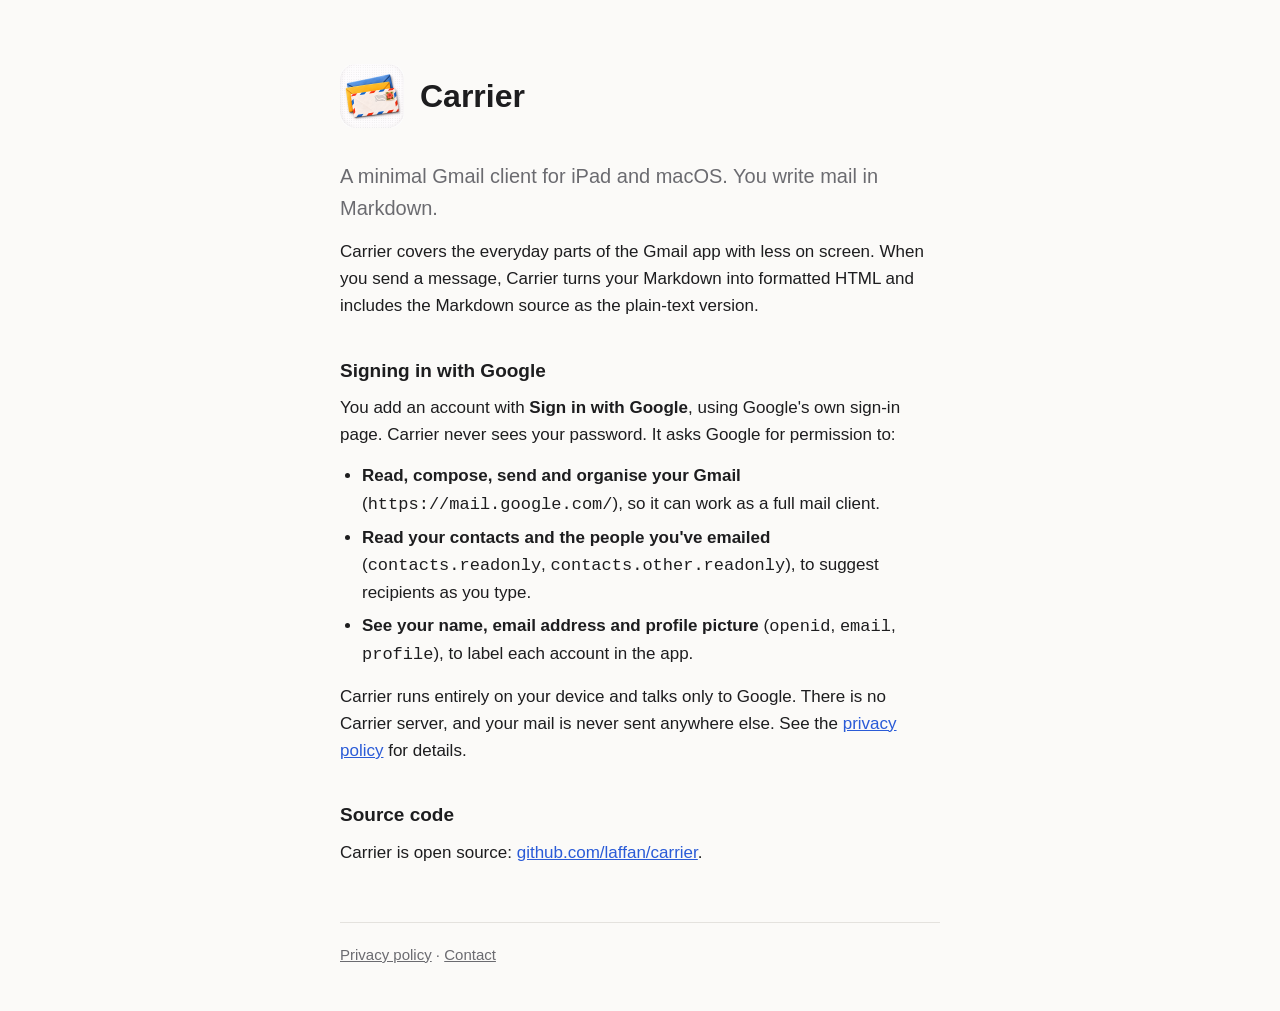
==== docs/index.html @ ced1cd06 "Add GitHub Pages homepage and privacy policy for Google OAuth branding Co-Authored-By: Claude Opus 5" ====
<!doctype html>
<html lang="en">
<head>
  <meta charset="utf-8">
  <meta name="viewport" content="width=device-width, initial-scale=1">
  <title>Carrier</title>
  <meta name="description" content="Carrier is a minimal Gmail client for iPad and macOS where you write mail in Markdown.">
  <link rel="icon" href="icon.png">
  <link rel="stylesheet" href="style.css">
</head>
<body>
<main>
  <header>
    <img src="icon.png" alt="">
    <h1>Carrier</h1>
  </header>

  <p class="lede">A minimal Gmail client for iPad and macOS. You write mail in Markdown.</p>

  <p>Carrier covers the everyday parts of the Gmail app with less on screen. When you send a message, Carrier turns your Markdown into formatted HTML and includes the Markdown source as the plain-text version.</p>

  <h2>Signing in with Google</h2>
  <p>You add an account with <strong>Sign in with Google</strong>, using Google's own sign-in page. Carrier never sees your password. It asks Google for permission to:</p>
  <ul>
    <li><strong>Read, compose, send and organise your Gmail</strong> (<code>https://mail.google.com/</code>), so it can work as a full mail client.</li>
    <li><strong>Read your contacts and the people you've emailed</strong> (<code>contacts.readonly</code>, <code>contacts.other.readonly</code>), to suggest recipients as you type.</li>
    <li><strong>See your name, email address and profile picture</strong> (<code>openid</code>, <code>email</code>, <code>profile</code>), to label each account in the app.</li>
  </ul>
  <p>Carrier runs entirely on your device and talks only to Google. There is no Carrier server, and your mail is never sent anywhere else. See the <a href="privacy.html">privacy policy</a> for details.</p>

  <h2>Source code</h2>
  <p>Carrier is open source: <a href="https://github.com/laffan/carrier">github.com/laffan/carrier</a>.</p>

  <footer>
    <a href="privacy.html">Privacy policy</a> ·
    <a href="https://github.com/laffan/carrier/issues">Contact</a>
  </footer>
</main>
</body>
</html>
---- docs/style.css ----
:root {
  --bg: #fbfaf8;
  --text: #1d1d1f;
  --muted: #6b6b70;
  --rule: #e4e2de;
  --link: #2a5bd7;
}
@media (prefers-color-scheme: dark) {
  :root {
    --bg: #161618;
    --text: #ececee;
    --muted: #9a9aa0;
    --rule: #2c2c30;
    --link: #8ab0ff;
  }
}
* { box-sizing: border-box; }
body {
  margin: 0;
  background: var(--bg);
  color: var(--text);
  font: 17px/1.6 -apple-system, BlinkMacSystemFont, "Segoe UI", Helvetica, Arial, sans-serif;
}
main {
  max-width: 640px;
  margin: 0 auto;
  padding: 64px 20px 48px;
}
header { display: flex; align-items: center; gap: 16px; margin-bottom: 32px; }
header img { width: 64px; height: 64px; border-radius: 14px; }
header a { color: inherit; text-decoration: none; }
h1 { font-size: 32px; line-height: 1.2; margin: 0; }
h2 { font-size: 19px; margin: 36px 0 8px; }
p, ul { margin: 0 0 14px; }
ul { padding-left: 22px; }
li { margin-bottom: 6px; }
a { color: var(--link); }
.lede { font-size: 20px; color: var(--muted); }
.updated { color: var(--muted); font-size: 15px; }
footer {
  margin-top: 56px;
  padding-top: 20px;
  border-top: 1px solid var(--rule);
  color: var(--muted);
  font-size: 15px;
}
footer a { color: var(--muted); }
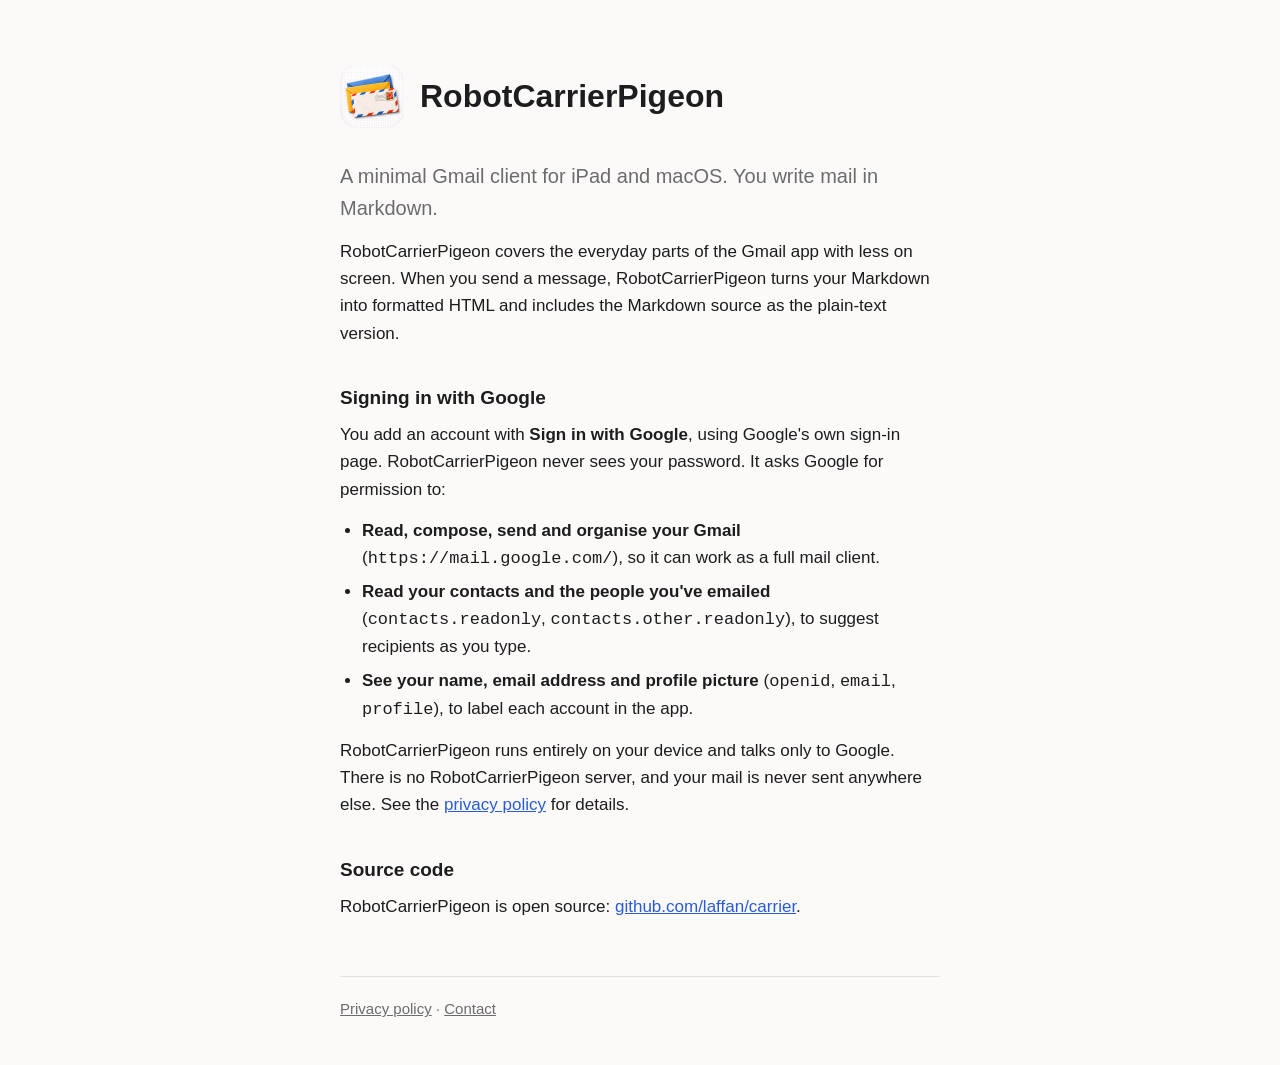
==== commit 8ad53c2a: "Rename app to RobotCarrierPigeon on the GitHub Pages site Co-Authored-By: Claude Opus 5.5 <noreply@a" ====
--- a/docs/index.html
+++ b/docs/index.html
@@ -3,8 +3,8 @@
 <head>
   <meta charset="utf-8">
   <meta name="viewport" content="width=device-width, initial-scale=1">
-  <title>Carrier</title>
-  <meta name="description" content="Carrier is a minimal Gmail client for iPad and macOS where you write mail in Markdown.">
+  <title>RobotCarrierPigeon</title>
+  <meta name="description" content="RobotCarrierPigeon is a minimal Gmail client for iPad and macOS where you write mail in Markdown.">
   <link rel="icon" href="icon.png">
   <link rel="stylesheet" href="style.css">
 </head>
@@ -12,24 +12,24 @@
 <main>
   <header>
     <img src="icon.png" alt="">
-    <h1>Carrier</h1>
+    <h1>RobotCarrierPigeon</h1>
   </header>
 
   <p class="lede">A minimal Gmail client for iPad and macOS. You write mail in Markdown.</p>
 
-  <p>Carrier covers the everyday parts of the Gmail app with less on screen. When you send a message, Carrier turns your Markdown into formatted HTML and includes the Markdown source as the plain-text version.</p>
+  <p>RobotCarrierPigeon covers the everyday parts of the Gmail app with less on screen. When you send a message, RobotCarrierPigeon turns your Markdown into formatted HTML and includes the Markdown source as the plain-text version.</p>
 
   <h2>Signing in with Google</h2>
-  <p>You add an account with <strong>Sign in with Google</strong>, using Google's own sign-in page. Carrier never sees your password. It asks Google for permission to:</p>
+  <p>You add an account with <strong>Sign in with Google</strong>, using Google's own sign-in page. RobotCarrierPigeon never sees your password. It asks Google for permission to:</p>
   <ul>
     <li><strong>Read, compose, send and organise your Gmail</strong> (<code>https://mail.google.com/</code>), so it can work as a full mail client.</li>
     <li><strong>Read your contacts and the people you've emailed</strong> (<code>contacts.readonly</code>, <code>contacts.other.readonly</code>), to suggest recipients as you type.</li>
     <li><strong>See your name, email address and profile picture</strong> (<code>openid</code>, <code>email</code>, <code>profile</code>), to label each account in the app.</li>
   </ul>
-  <p>Carrier runs entirely on your device and talks only to Google. There is no Carrier server, and your mail is never sent anywhere else. See the <a href="privacy.html">privacy policy</a> for details.</p>
+  <p>RobotCarrierPigeon runs entirely on your device and talks only to Google. There is no RobotCarrierPigeon server, and your mail is never sent anywhere else. See the <a href="privacy.html">privacy policy</a> for details.</p>
 
   <h2>Source code</h2>
-  <p>Carrier is open source: <a href="https://github.com/laffan/carrier">github.com/laffan/carrier</a>.</p>
+  <p>RobotCarrierPigeon is open source: <a href="https://github.com/laffan/carrier">github.com/laffan/carrier</a>.</p>
 
   <footer>
     <a href="privacy.html">Privacy policy</a> ·
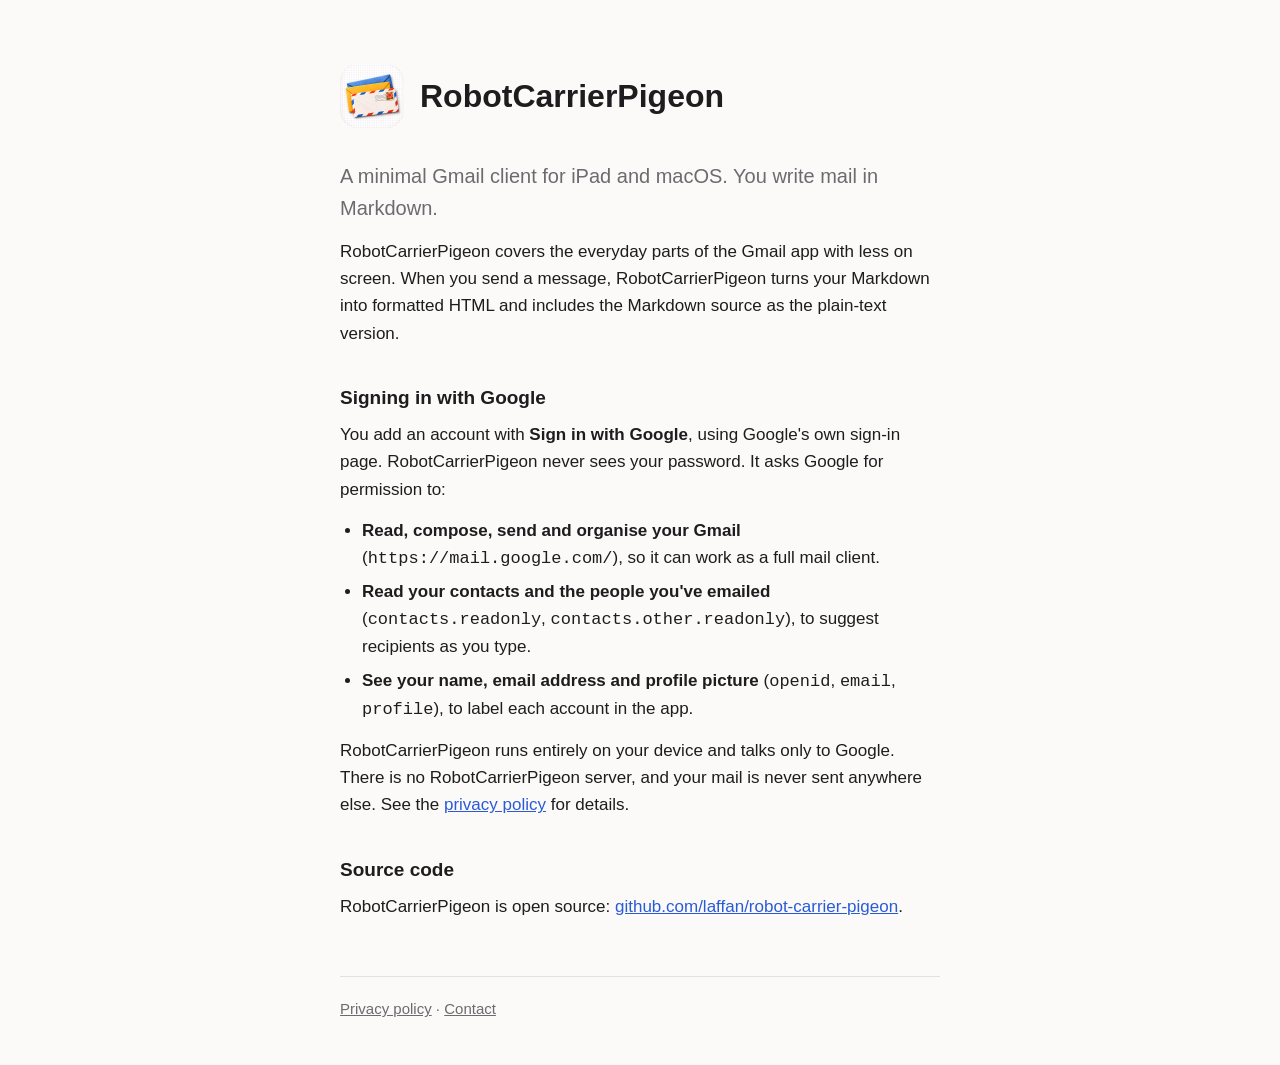
==== commit 092c1872: "Point site links at the renamed robot-carrier-pigeon repo Co-Authored-By: Claude Opus 5.5 <noreply@a" ====
--- a/docs/index.html
+++ b/docs/index.html
@@ -29,11 +29,11 @@
   <p>RobotCarrierPigeon runs entirely on your device and talks only to Google. There is no RobotCarrierPigeon server, and your mail is never sent anywhere else. See the <a href="privacy.html">privacy policy</a> for details.</p>
 
   <h2>Source code</h2>
-  <p>RobotCarrierPigeon is open source: <a href="https://github.com/laffan/carrier">github.com/laffan/carrier</a>.</p>
+  <p>RobotCarrierPigeon is open source: <a href="https://github.com/laffan/robot-carrier-pigeon">github.com/laffan/robot-carrier-pigeon</a>.</p>
 
   <footer>
     <a href="privacy.html">Privacy policy</a> ·
-    <a href="https://github.com/laffan/carrier/issues">Contact</a>
+    <a href="https://github.com/laffan/robot-carrier-pigeon/issues">Contact</a>
   </footer>
 </main>
 </body>
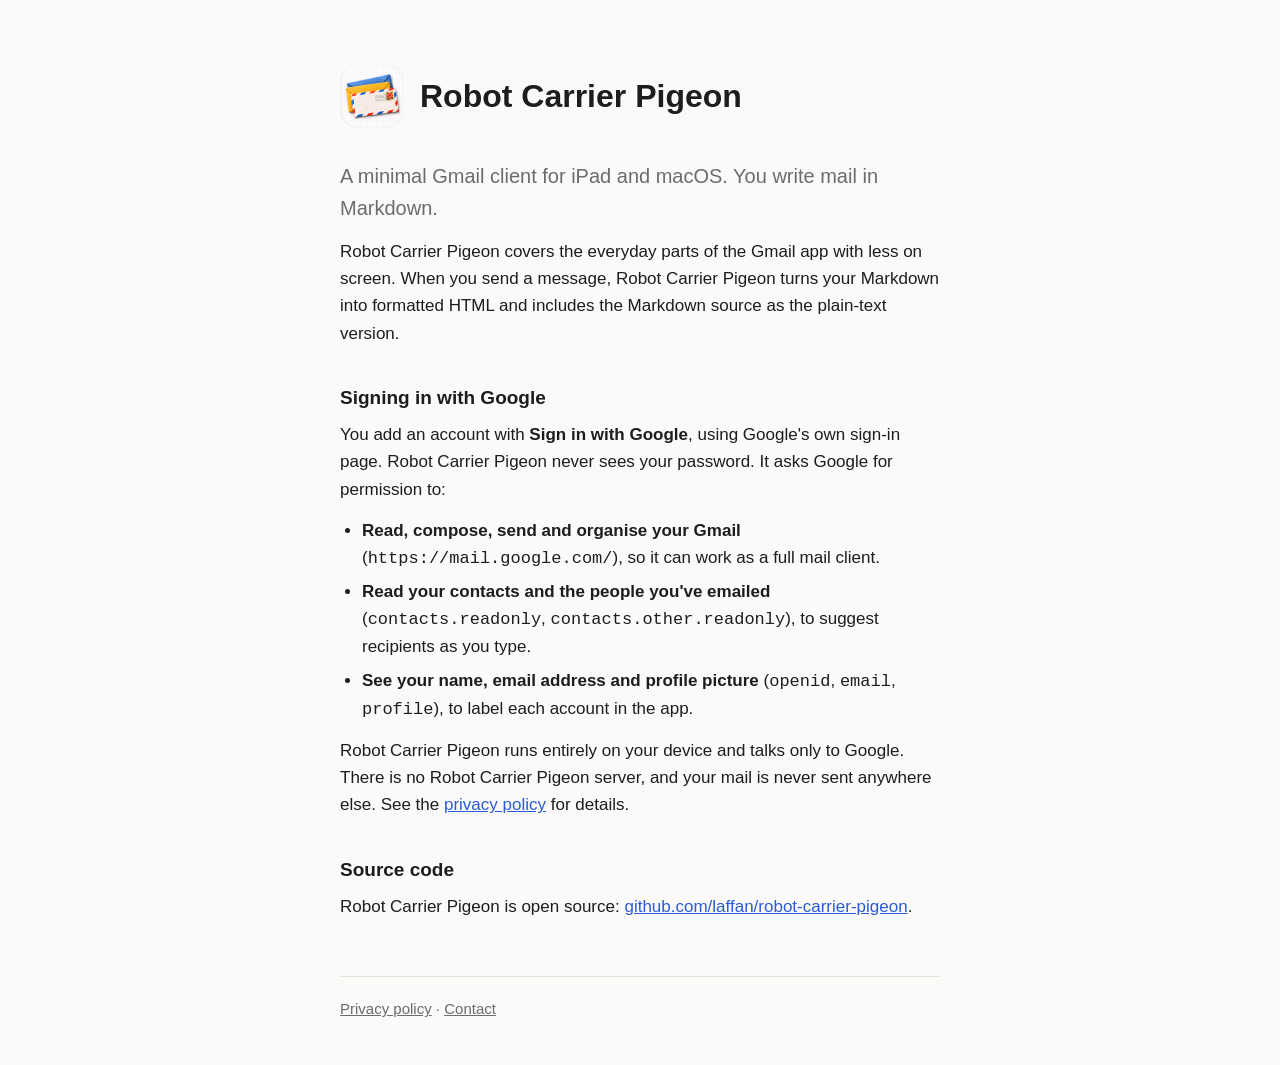
==== commit 64ba8c51: "Use the official name "Robot Carrier Pigeon" on the site Co-Authored-By: Claude Opus 5.5 <noreply@an" ====
--- a/docs/index.html
+++ b/docs/index.html
@@ -3,8 +3,8 @@
 <head>
   <meta charset="utf-8">
   <meta name="viewport" content="width=device-width, initial-scale=1">
-  <title>RobotCarrierPigeon</title>
-  <meta name="description" content="RobotCarrierPigeon is a minimal Gmail client for iPad and macOS where you write mail in Markdown.">
+  <title>Robot Carrier Pigeon</title>
+  <meta name="description" content="Robot Carrier Pigeon is a minimal Gmail client for iPad and macOS where you write mail in Markdown.">
   <link rel="icon" href="icon.png">
   <link rel="stylesheet" href="style.css">
 </head>
@@ -12,24 +12,24 @@
 <main>
   <header>
     <img src="icon.png" alt="">
-    <h1>RobotCarrierPigeon</h1>
+    <h1>Robot Carrier Pigeon</h1>
   </header>
 
   <p class="lede">A minimal Gmail client for iPad and macOS. You write mail in Markdown.</p>
 
-  <p>RobotCarrierPigeon covers the everyday parts of the Gmail app with less on screen. When you send a message, RobotCarrierPigeon turns your Markdown into formatted HTML and includes the Markdown source as the plain-text version.</p>
+  <p>Robot Carrier Pigeon covers the everyday parts of the Gmail app with less on screen. When you send a message, Robot Carrier Pigeon turns your Markdown into formatted HTML and includes the Markdown source as the plain-text version.</p>
 
   <h2>Signing in with Google</h2>
-  <p>You add an account with <strong>Sign in with Google</strong>, using Google's own sign-in page. RobotCarrierPigeon never sees your password. It asks Google for permission to:</p>
+  <p>You add an account with <strong>Sign in with Google</strong>, using Google's own sign-in page. Robot Carrier Pigeon never sees your password. It asks Google for permission to:</p>
   <ul>
     <li><strong>Read, compose, send and organise your Gmail</strong> (<code>https://mail.google.com/</code>), so it can work as a full mail client.</li>
     <li><strong>Read your contacts and the people you've emailed</strong> (<code>contacts.readonly</code>, <code>contacts.other.readonly</code>), to suggest recipients as you type.</li>
     <li><strong>See your name, email address and profile picture</strong> (<code>openid</code>, <code>email</code>, <code>profile</code>), to label each account in the app.</li>
   </ul>
-  <p>RobotCarrierPigeon runs entirely on your device and talks only to Google. There is no RobotCarrierPigeon server, and your mail is never sent anywhere else. See the <a href="privacy.html">privacy policy</a> for details.</p>
+  <p>Robot Carrier Pigeon runs entirely on your device and talks only to Google. There is no Robot Carrier Pigeon server, and your mail is never sent anywhere else. See the <a href="privacy.html">privacy policy</a> for details.</p>
 
   <h2>Source code</h2>
-  <p>RobotCarrierPigeon is open source: <a href="https://github.com/laffan/robot-carrier-pigeon">github.com/laffan/robot-carrier-pigeon</a>.</p>
+  <p>Robot Carrier Pigeon is open source: <a href="https://github.com/laffan/robot-carrier-pigeon">github.com/laffan/robot-carrier-pigeon</a>.</p>
 
   <footer>
     <a href="privacy.html">Privacy policy</a> ·
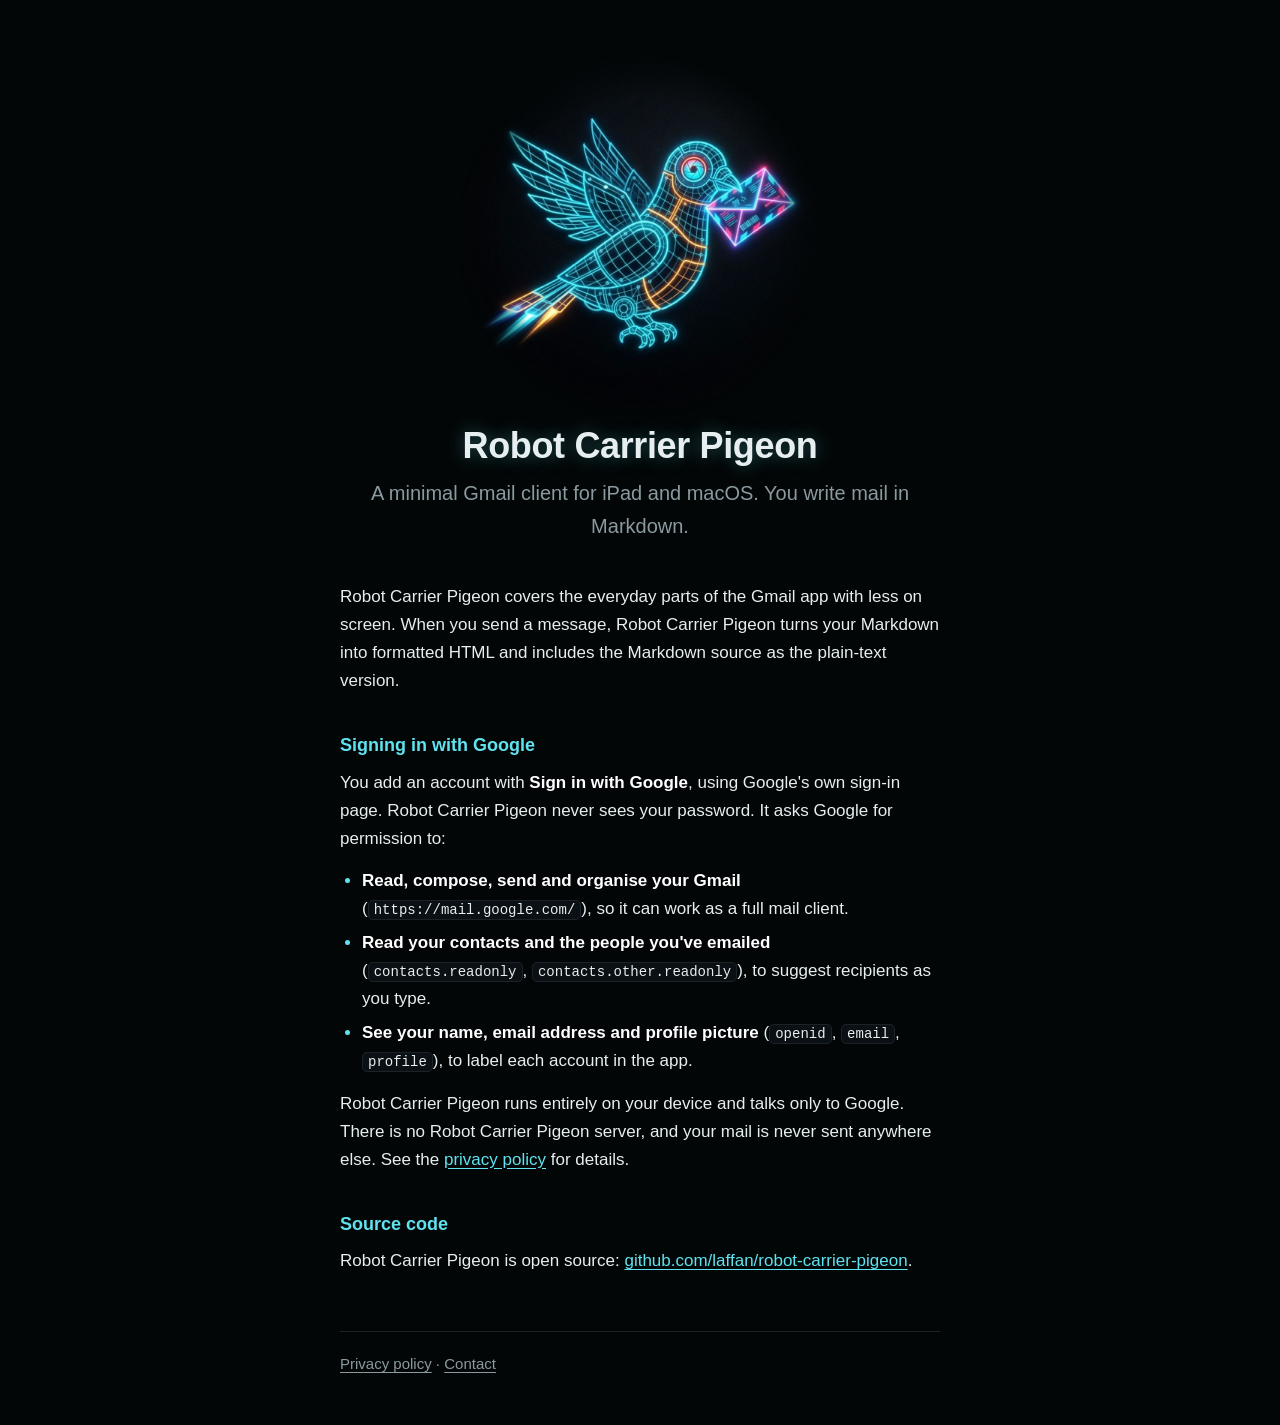
==== commit 945a39b8: "Site: new pigeon icon and dark neon design Co-Authored-By: Claude Opus 5.5 <noreply@anthropic.com>" ====
--- a/docs/index.html
+++ b/docs/index.html
@@ -10,12 +10,11 @@
 </head>
 <body>
 <main>
-  <header>
-    <img src="icon.png" alt="">
+  <header class="hero">
+    <img src="icon.jpg" alt="A neon robot pigeon carrying an envelope" width="480" height="480">
     <h1>Robot Carrier Pigeon</h1>
+    <p class="lede">A minimal Gmail client for iPad and macOS. You write mail in Markdown.</p>
   </header>
-
-  <p class="lede">A minimal Gmail client for iPad and macOS. You write mail in Markdown.</p>
 
   <p>Robot Carrier Pigeon covers the everyday parts of the Gmail app with less on screen. When you send a message, Robot Carrier Pigeon turns your Markdown into formatted HTML and includes the Markdown source as the plain-text version.</p>
 
--- a/docs/style.css
+++ b/docs/style.css
@@ -1,40 +1,71 @@
 :root {
-  --bg: #fbfaf8;
-  --text: #1d1d1f;
-  --muted: #6b6b70;
-  --rule: #e4e2de;
-  --link: #2a5bd7;
-}
-@media (prefers-color-scheme: dark) {
-  :root {
-    --bg: #161618;
-    --text: #ececee;
-    --muted: #9a9aa0;
-    --rule: #2c2c30;
-    --link: #8ab0ff;
-  }
+  color-scheme: dark;
+  --bg: #030607;
+  --surface: #0a1013;
+  --text: #e6eef0;
+  --muted: #8a9a9f;
+  --rule: #1a2428;
+  --cyan: #5fe3ef;
+  --magenta: #ff6fb5;
 }
 * { box-sizing: border-box; }
 body {
   margin: 0;
   background: var(--bg);
   color: var(--text);
-  font: 17px/1.6 -apple-system, BlinkMacSystemFont, "Segoe UI", Helvetica, Arial, sans-serif;
+  font: 17px/1.65 -apple-system, BlinkMacSystemFont, "Segoe UI", Helvetica, Arial, sans-serif;
 }
 main {
   max-width: 640px;
   margin: 0 auto;
-  padding: 64px 20px 48px;
+  padding: 56px 20px 48px;
 }
-header { display: flex; align-items: center; gap: 16px; margin-bottom: 32px; }
-header img { width: 64px; height: 64px; border-radius: 14px; }
-header a { color: inherit; text-decoration: none; }
-h1 { font-size: 32px; line-height: 1.2; margin: 0; }
-h2 { font-size: 19px; margin: 36px 0 8px; }
+
+/* Homepage hero: icon fades into the page background */
+.hero { text-align: center; margin-bottom: 40px; }
+.hero img {
+  display: block;
+  width: min(360px, 80vw);
+  height: auto;
+  margin: 0 auto 8px;
+  -webkit-mask-image: radial-gradient(circle at 50% 50%, #000 55%, transparent 72%);
+          mask-image: radial-gradient(circle at 50% 50%, #000 55%, transparent 72%);
+}
+.hero h1 { font-size: 36px; }
+.hero .lede { margin-top: 10px; }
+
+/* Inner pages: small icon beside the title */
+header.page { display: flex; align-items: center; gap: 14px; margin-bottom: 28px; }
+header.page img { width: 56px; height: 56px; border-radius: 12px; }
+
+h1 {
+  font-size: 30px;
+  line-height: 1.2;
+  margin: 0;
+  letter-spacing: -0.01em;
+  text-shadow: 0 0 18px rgba(95, 227, 239, 0.35);
+}
+h2 {
+  font-size: 18px;
+  margin: 36px 0 8px;
+  color: var(--cyan);
+  font-weight: 600;
+}
 p, ul { margin: 0 0 14px; }
 ul { padding-left: 22px; }
 li { margin-bottom: 6px; }
-a { color: var(--link); }
+li::marker { color: var(--cyan); }
+a { color: var(--cyan); text-underline-offset: 3px; }
+a:hover { color: var(--magenta); }
+strong { color: #fff; }
+code {
+  font: 14px ui-monospace, SFMono-Regular, Menlo, monospace;
+  background: var(--surface);
+  border: 1px solid var(--rule);
+  border-radius: 5px;
+  padding: 1px 5px;
+  overflow-wrap: anywhere;
+}
 .lede { font-size: 20px; color: var(--muted); }
 .updated { color: var(--muted); font-size: 15px; }
 footer {
@@ -45,3 +76,4 @@
   font-size: 15px;
 }
 footer a { color: var(--muted); }
+footer a:hover { color: var(--cyan); }
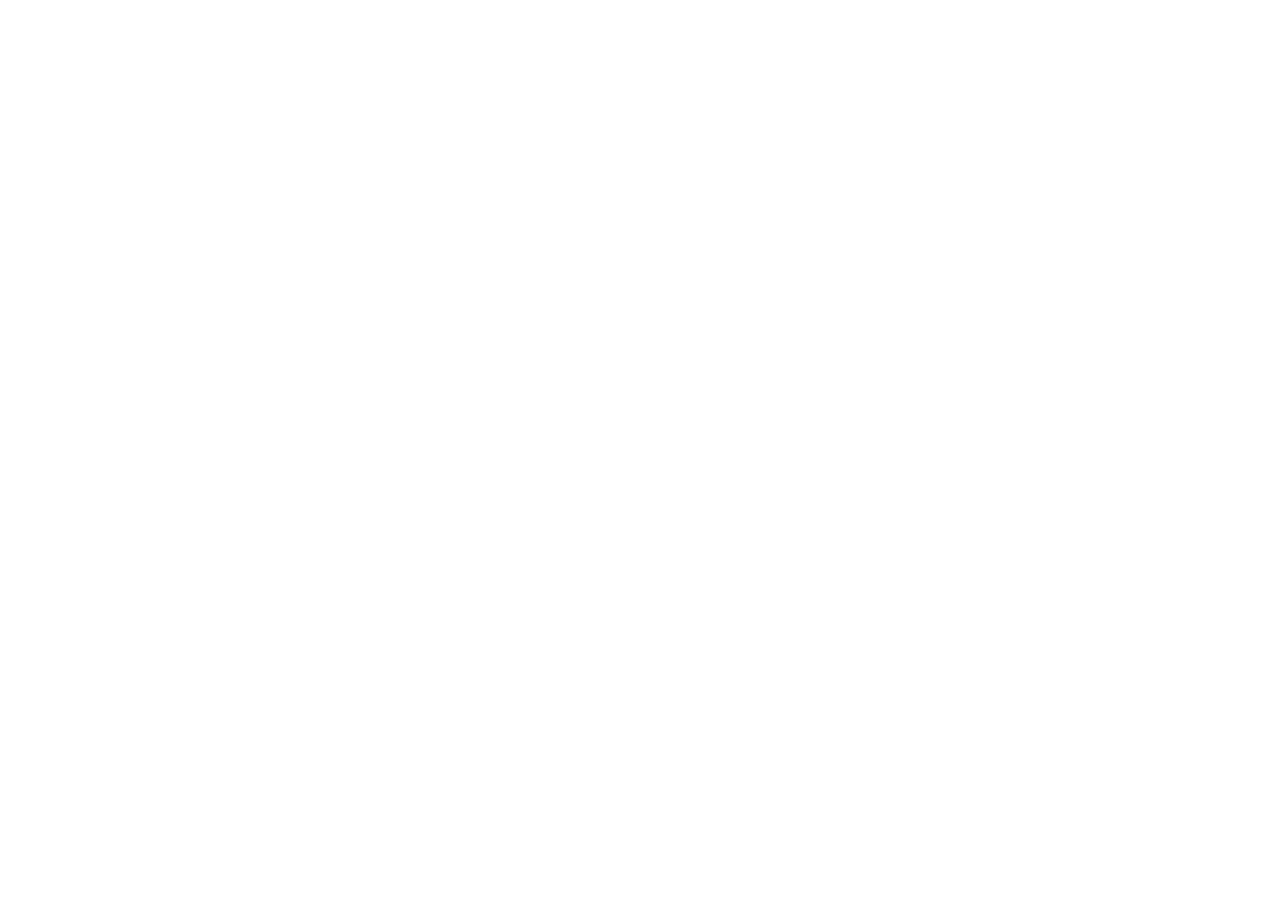
==== commit f428d094: "Forward GitHub Pages site to tools.natelaffan.com/robotcarrierpigeon Co-Authored-By: Claude Opus 5.5" ====
--- a/docs/index.html
+++ b/docs/index.html
@@ -2,38 +2,12 @@
 <html lang="en">
 <head>
   <meta charset="utf-8">
-  <meta name="viewport" content="width=device-width, initial-scale=1">
-  <title>Robot Carrier Pigeon</title>
-  <meta name="description" content="Robot Carrier Pigeon is a minimal Gmail client for iPad and macOS where you write mail in Markdown.">
-  <link rel="icon" href="icon.png">
-  <link rel="stylesheet" href="style.css">
+  <title>Robot Carrier Pigeon has moved</title>
+  <link rel="canonical" href="https://tools.natelaffan.com/robotcarrierpigeon/">
+  <meta http-equiv="refresh" content="0; url=https://tools.natelaffan.com/robotcarrierpigeon/">
+  <script>location.replace("https://tools.natelaffan.com/robotcarrierpigeon/" + location.hash);</script>
 </head>
-<body>
-<main>
-  <header class="hero">
-    <img src="icon.jpg" alt="A neon robot pigeon carrying an envelope" width="480" height="480">
-    <h1>Robot Carrier Pigeon</h1>
-    <p class="lede">A minimal Gmail client for iPad and macOS. You write mail in Markdown.</p>
-  </header>
-
-  <p>Robot Carrier Pigeon covers the everyday parts of the Gmail app with less on screen. When you send a message, Robot Carrier Pigeon turns your Markdown into formatted HTML and includes the Markdown source as the plain-text version.</p>
-
-  <h2>Signing in with Google</h2>
-  <p>You add an account with <strong>Sign in with Google</strong>, using Google's own sign-in page. Robot Carrier Pigeon never sees your password. It asks Google for permission to:</p>
-  <ul>
-    <li><strong>Read, compose, send and organise your Gmail</strong> (<code>https://mail.google.com/</code>), so it can work as a full mail client.</li>
-    <li><strong>Read your contacts and the people you've emailed</strong> (<code>contacts.readonly</code>, <code>contacts.other.readonly</code>), to suggest recipients as you type.</li>
-    <li><strong>See your name, email address and profile picture</strong> (<code>openid</code>, <code>email</code>, <code>profile</code>), to label each account in the app.</li>
-  </ul>
-  <p>Robot Carrier Pigeon runs entirely on your device and talks only to Google. There is no Robot Carrier Pigeon server, and your mail is never sent anywhere else. See the <a href="privacy.html">privacy policy</a> for details.</p>
-
-  <h2>Source code</h2>
-  <p>Robot Carrier Pigeon is open source: <a href="https://github.com/laffan/robot-carrier-pigeon">github.com/laffan/robot-carrier-pigeon</a>.</p>
-
-  <footer>
-    <a href="privacy.html">Privacy policy</a> ·
-    <a href="https://github.com/laffan/robot-carrier-pigeon/issues">Contact</a>
-  </footer>
-</main>
+<body style="background:#030607;color:#e6eef0;font-family:-apple-system,sans-serif;padding:40px 20px">
+  <p>Robot Carrier Pigeon has moved to <a style="color:#5fe3ef" href="https://tools.natelaffan.com/robotcarrierpigeon/">https://tools.natelaffan.com/robotcarrierpigeon/</a>.</p>
 </body>
 </html>
